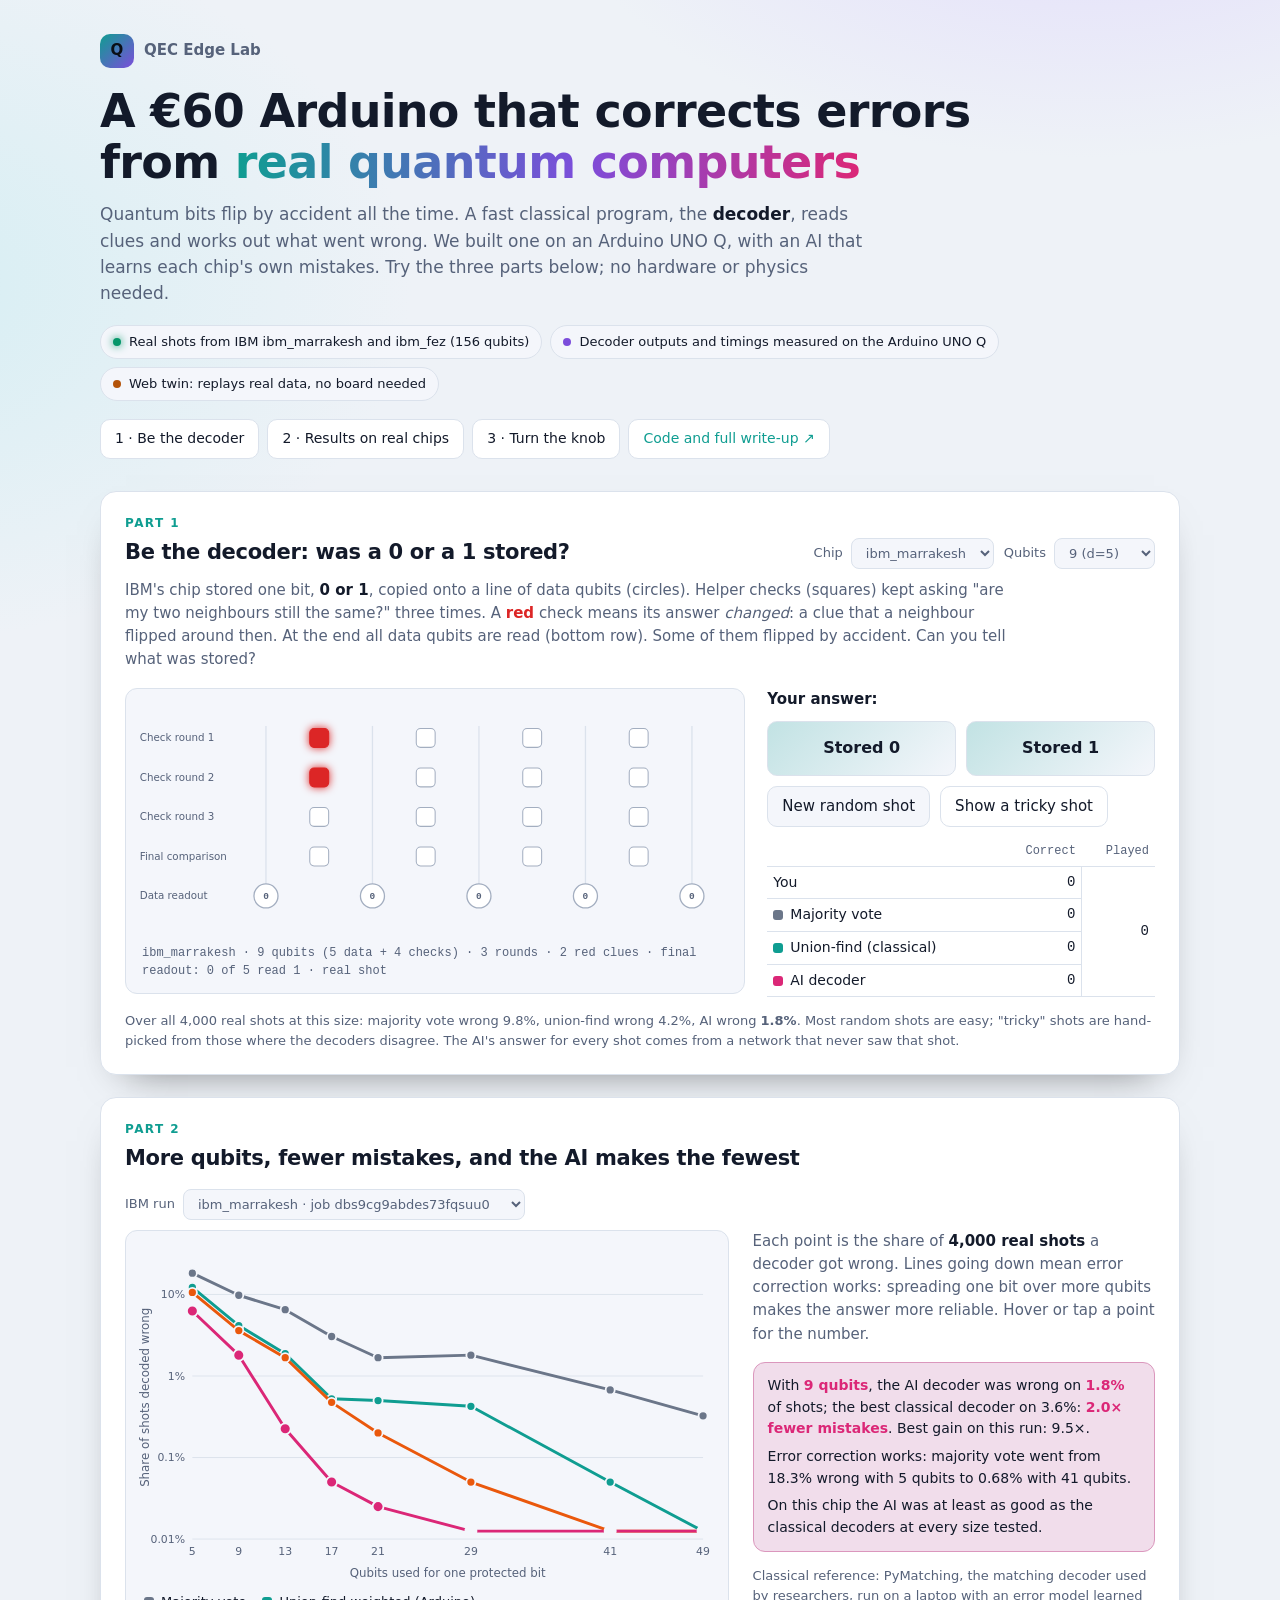
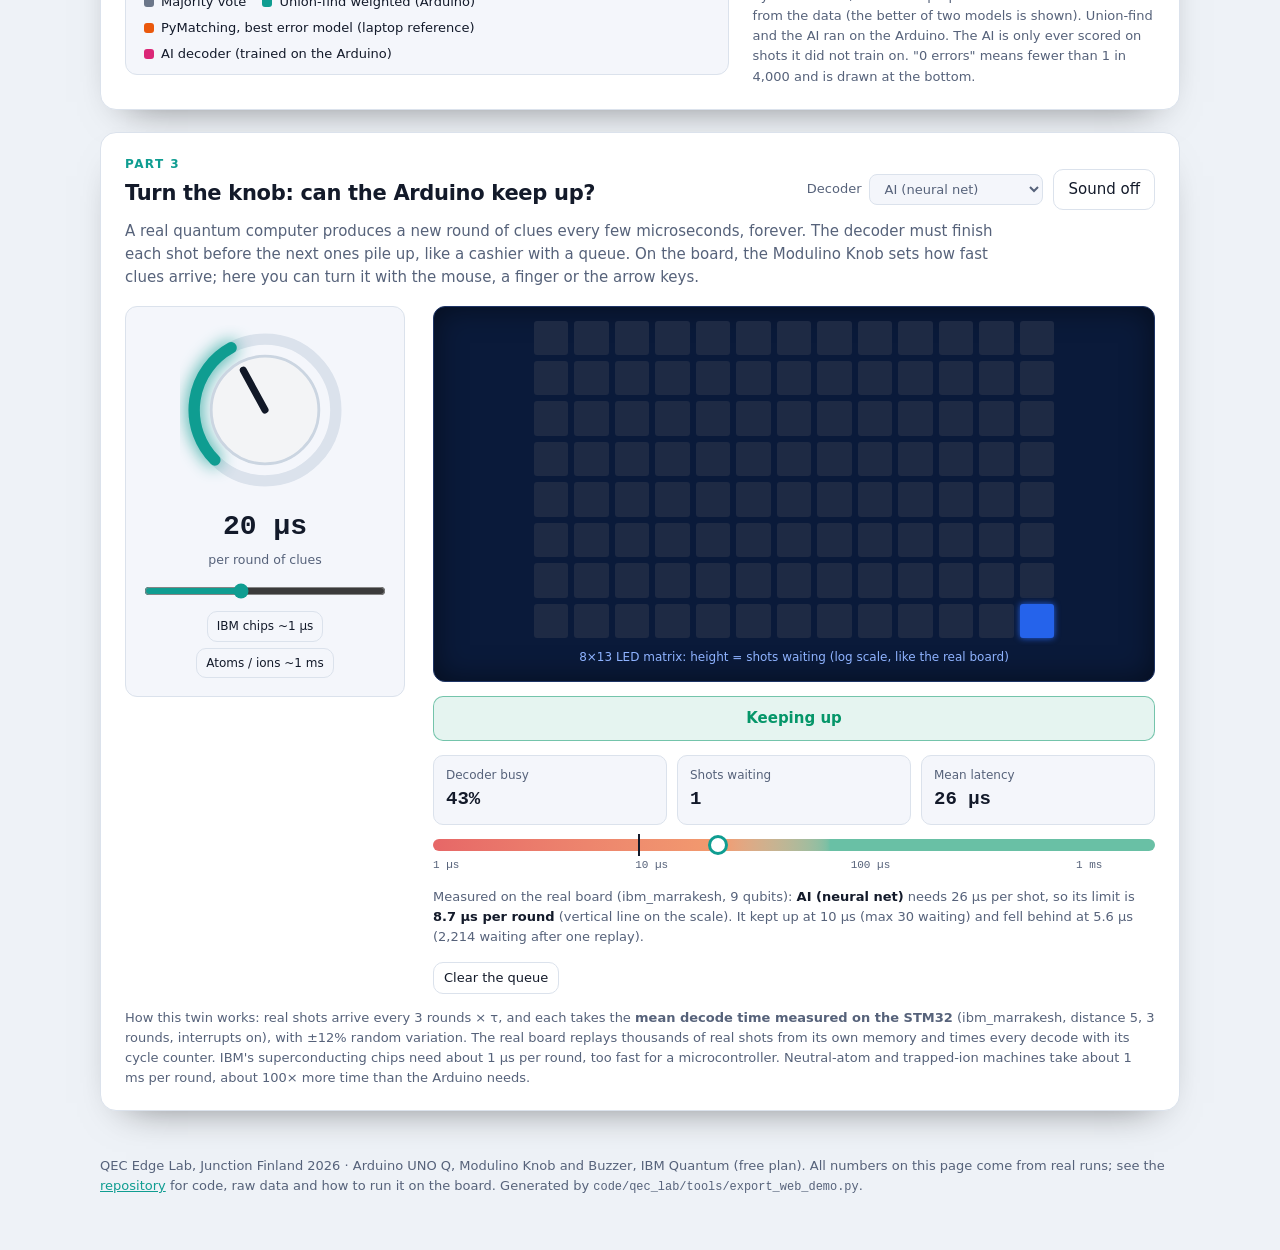
==== docs/demo/index.html @ a19aae49 "demo" ====
<!doctype html>
<html lang="en">
<head>
<meta charset="utf-8">
<meta name="viewport" content="width=device-width, initial-scale=1">
<title>QEC Edge Lab · Interactive demo</title>
<meta name="description" content="Interactive web twin of QEC Edge Lab: real IBM quantum computer data decoded by an Arduino UNO Q, with an on-device AI decoder.">
<link rel="stylesheet" href="style.css">
</head>
<body>
<header class="hero">
  <div class="wrap">
    <div class="brand"><div class="logo" aria-hidden="true">Q</div><span>QEC Edge Lab</span></div>
    <h1>A €60 Arduino that corrects errors from <span class="grad">real quantum computers</span></h1>
    <p class="lede">Quantum bits flip by accident all the time. A fast classical program, the <b>decoder</b>, reads clues
      and works out what went wrong. We built one on an Arduino UNO Q, with an AI that learns each chip's own
      mistakes. Try the three parts below; no hardware or physics needed.</p>
    <div class="badges">
      <span class="badge"><i class="dot ok"></i>Real shots from IBM ibm_marrakesh and ibm_fez (156 qubits)</span>
      <span class="badge"><i class="dot hw"></i>Decoder outputs and timings measured on the Arduino UNO Q</span>
      <span class="badge"><i class="dot warm"></i>Web twin: replays real data, no board needed</span>
    </div>
    <nav class="jump">
      <a href="#play">1 · Be the decoder</a><a href="#results">2 · Results on real chips</a><a href="#realtime">3 · Turn the knob</a>
      <a class="ext" href="https://github.com/victor-onofre/QEC_Edge_Lab_submission">Code and full write-up ↗</a>
    </nav>
  </div>
</header>

<main class="wrap">
  <!-- 1. Shot game ------------------------------------------------------------------------------------------- -->
  <section id="play" class="card">
    <div class="card-head">
      <div><p class="kicker">Part 1</p><h2>Be the decoder: was a 0 or a 1 stored?</h2></div>
      <div class="controls">
        <label>Chip <select id="shotRun"></select></label>
        <label>Qubits <select id="shotD"></select></label>
      </div>
    </div>
    <p class="explain">IBM's chip stored one bit, <b>0 or 1</b>, copied onto a line of data qubits (circles). Helper
      checks (squares) kept asking "are my two neighbours still the same?" three times. A <b class="red">red</b> check
      means its answer <i>changed</i>: a clue that a neighbour flipped around then. At the end all data qubits are read
      (bottom row). Some of them flipped by accident. Can you tell what was stored?</p>
    <div class="shot-layout">
      <div class="shot-box"><svg id="shotSvg" role="img" aria-label="Diagram of one real shot"></svg>
        <p class="shot-meta" id="shotMeta"></p></div>
      <div class="shot-side">
        <div class="guess" id="guessBox">
          <p class="q">Your answer:</p>
          <div class="btnrow"><button class="big" data-guess="0">Stored 0</button><button class="big" data-guess="1">Stored 1</button></div>
        </div>
        <div class="verdicts" id="verdicts" hidden>
          <p class="truth" id="truthLine"></p>
          <ul>
            <li id="vYou"></li><li id="vMaj"></li><li id="vUf"></li><li id="vAi"></li>
          </ul>
          <p class="why" id="whyLine"></p>
        </div>
        <div class="btnrow">
          <button id="nextShot">New random shot</button>
          <button id="trickyShot" class="ghost">Show a tricky shot</button>
        </div>
        <table class="score" aria-label="Score">
          <thead><tr><th></th><th>Correct</th><th>Played</th></tr></thead>
          <tbody>
            <tr><td>You</td><td id="sYou">0</td><td rowspan="4" id="sN">0</td></tr>
            <tr><td><i class="sw maj"></i>Majority vote</td><td id="sMaj">0</td></tr>
            <tr><td><i class="sw ufw"></i>Union-find (classical)</td><td id="sUf">0</td></tr>
            <tr><td><i class="sw ai"></i>AI decoder</td><td id="sAi">0</td></tr>
          </tbody>
        </table>
      </div>
    </div>
    <p class="note" id="shotNote"></p>
  </section>

  <!-- 2. Results ---------------------------------------------------------------------------------------------- -->
  <section id="results" class="card">
    <div class="card-head">
      <div><p class="kicker">Part 2</p><h2>More qubits, fewer mistakes, and the AI makes the fewest</h2></div>
      <div class="controls"><label>IBM run <select id="resRun"></select></label></div>
    </div>
    <div class="res-layout">
      <div class="chart-box">
        <svg id="resSvg" role="img" aria-label="Logical error rate versus number of qubits"></svg>
        <div class="legend" id="resLegend"></div>
      </div>
      <div class="res-side">
        <p class="explain">Each point is the share of <b>4,000 real shots</b> a decoder got wrong. Lines going down
          mean error correction works: spreading one bit over more qubits makes the answer more reliable. Hover or tap
          a point for the number.</p>
        <div class="callout" id="resCallout"></div>
        <p class="note">Classical reference: PyMatching, the matching decoder used by researchers, run on a laptop
          with an error model learned from the data (the better of two models is shown). Union-find and the AI ran on the Arduino. The AI is only ever
          scored on shots it did not train on. "0 errors" means fewer than 1 in 4,000 and is drawn at the bottom.</p>
      </div>
    </div>
  </section>

  <!-- 3. Real time ---------------------------------------------------------------------------------------------- -->
  <section id="realtime" class="card">
    <div class="card-head">
      <div><p class="kicker">Part 3</p><h2>Turn the knob: can the Arduino keep up?</h2></div>
      <div class="controls">
        <label>Decoder <select id="rtDec"></select></label>
        <button id="soundBtn" class="ghost" aria-pressed="false">Sound off</button>
      </div>
    </div>
    <p class="explain">A real quantum computer produces a new round of clues every few microseconds, forever. The decoder
      must finish each shot before the next ones pile up, like a cashier with a queue. On the board, the Modulino
      Knob sets how fast clues arrive; here you can turn it with the mouse, a finger or the arrow keys.</p>
    <div class="rt-layout">
      <div class="knob-box">
        <div id="knob" class="knob" role="slider" tabindex="0" aria-label="Round time" aria-valuemin="0" aria-valuemax="1000">
          <svg viewBox="0 0 120 120" aria-hidden="true">
            <circle cx="60" cy="60" r="50" class="knob-ring"/>
            <path id="knobArc" class="knob-arc" d=""/>
            <circle cx="60" cy="60" r="38" class="knob-body"/>
            <line id="knobTick" x1="60" y1="60" x2="60" y2="28" class="knob-tick"/>
          </svg>
        </div>
        <div class="tau"><span id="tauVal">20 µs</span><small>per round of clues</small></div>
        <input id="tauRange" type="range" min="0" max="1000" value="500" aria-label="Round time slider">
        <div class="presets">
          <button data-tau="1">IBM chips ~1 µs</button>
          <button data-tau="1000">Atoms / ions ~1 ms</button>
        </div>
      </div>
      <div class="board">
        <div class="matrix-frame">
          <div class="matrix" id="matrix" aria-label="LED matrix showing the queue"></div>
          <p class="mlabel">8×13 LED matrix: height = shots waiting (log scale, like the real board)</p>
        </div>
        <div id="rtStatus" class="status ok">Keeping up</div>
        <div class="stats">
          <div><small>Decoder busy</small><b id="stBusy">–</b></div>
          <div><small>Shots waiting</small><b id="stBacklog">–</b></div>
          <div><small>Mean latency</small><b id="stLat">–</b></div>
        </div>
        <div class="scale">
          <div class="scale-bar" id="scaleBar"><span id="scaleLimit" class="limit"></span><span id="scaleNow" class="now"></span></div>
          <div class="scale-labels"><span>1 µs</span><span>10 µs</span><span>100 µs</span><span>1 ms</span></div>
        </div>
        <p class="measured" id="measured"></p>
        <button id="clearBtn" class="ghost small">Clear the queue</button>
      </div>
    </div>
    <p class="note">How this twin works: real shots arrive every 3 rounds × τ, and each takes the <b>mean decode time
      measured on the STM32</b> (ibm_marrakesh, distance 5, 3 rounds, interrupts on), with ±12% random variation.
      The real board replays thousands of real shots from its own memory and times every decode with its cycle counter.
      IBM's superconducting chips need about 1 µs per round, too fast for a microcontroller. Neutral-atom and
      trapped-ion machines take about 1 ms per round, about 100× more time than the Arduino needs.</p>
  </section>

  <footer>
    <p>QEC Edge Lab, Junction Finland 2026 · Arduino UNO Q, Modulino Knob and Buzzer, IBM Quantum (free plan).
      All numbers on this page come from real runs; see the
      <a href="https://github.com/victor-onofre/QEC_Edge_Lab_submission">repository</a> for code, raw data and how to run it
      on the board. Generated by <code>code/qec_lab/tools/export_web_demo.py</code>.</p>
  </footer>
</main>
<script src="data.js"></script>
<script src="app.js"></script>
</body>
</html>
---- docs/demo/style.css ----
:root {
  --bg: #070b14; --glow1: #1b1446; --glow2: #0b2a3d; --surface: #0f1524; --surface-2: #151d30; --border: #243049;
  --text: #e8edf6; --muted: #93a0b8; --faint: #4b5873;
  --accent: #4fd1c5; --hw: #a78bfa; --warm: #fbbf24; --pink: #f472b6;
  --maj: #8a96ac; --ufw: #4fd1c5; --pm: #fb923c; --ai: #f472b6;
  --ok: #34d399; --bad: #f87171; --busy: #fb923c;
  --led-off: #13203a; --led-dim: #2563eb; --led-on: #7dd3fc;
  --radius: 16px;
  --mono: ui-monospace, "SF Mono", "JetBrains Mono", Menlo, Consolas, monospace;
  color-scheme: dark;
}
@media (prefers-color-scheme: light) {
  :root {
    --bg: #eef2f7; --glow1: #e2dcfb; --glow2: #d5eef3; --surface: #ffffff; --surface-2: #f4f6fb; --border: #dbe2ec;
    --text: #131a2a; --muted: #56627a; --faint: #a3aec0;
    --accent: #0f9d91; --hw: #7c4ddb; --warm: #b45309; --pink: #db2777;
    --maj: #6b7689; --ufw: #0f9d91; --pm: #ea580c; --ai: #db2777;
    --ok: #059669; --bad: #dc2626; --busy: #ea580c;
    --led-off: #1e2a44; --led-dim: #2563eb; --led-on: #9fe3ff;
    color-scheme: light;
  }
}
* { box-sizing: border-box; }
html { scroll-behavior: smooth; }
html, body { margin: 0; }
body {
  color: var(--text); min-height: 100vh;
  background: radial-gradient(900px 500px at 85% -5%, var(--glow1), transparent 60%),
              radial-gradient(900px 600px at -10% 10%, var(--glow2), transparent 60%), var(--bg);
  font: 15px/1.55 Inter, system-ui, -apple-system, "Segoe UI", Roboto, sans-serif; -webkit-font-smoothing: antialiased;
}
.wrap { max-width: 1120px; margin: 0 auto; padding: 0 20px; }
a { color: var(--accent); }
h1, h2 { margin: 0; letter-spacing: -.015em; }
button, select, input { font: inherit; color: inherit; }

/* hero */
.hero { padding: 34px 0 10px; }
.brand { display: flex; align-items: center; gap: 10px; font-weight: 650; color: var(--muted); }
.logo { width: 34px; height: 34px; border-radius: 10px; display: grid; place-items: center; font-weight: 800; color: #0a0e16;
  background: linear-gradient(135deg, var(--accent), var(--hw)); }
.hero h1 { font-size: clamp(28px, 4.4vw, 46px); line-height: 1.1; margin: 18px 0 14px; max-width: 900px; font-weight: 750; }
.grad { background: linear-gradient(90deg, var(--accent), var(--hw) 55%, var(--pink)); -webkit-background-clip: text; background-clip: text; color: transparent; }
.lede { color: var(--muted); font-size: 17px; max-width: 780px; margin: 0 0 18px; }
.lede b { color: var(--text); }
.badges { display: flex; flex-wrap: wrap; gap: 8px; margin-bottom: 18px; }
.badge { display: inline-flex; align-items: center; gap: 8px; padding: 6px 12px; border-radius: 999px; font-size: 13px;
  background: var(--surface-2); border: 1px solid var(--border); }
.dot { width: 8px; height: 8px; border-radius: 50%; flex: none; }
.dot.ok { background: var(--ok); box-shadow: 0 0 8px var(--ok); } .dot.hw { background: var(--hw); } .dot.warm { background: var(--warm); }
.jump { display: flex; flex-wrap: wrap; gap: 8px; }
.jump a { text-decoration: none; padding: 8px 14px; border-radius: 10px; border: 1px solid var(--border); background: var(--surface);
  color: var(--text); font-size: 14px; }
.jump a:hover { border-color: var(--accent); }
.jump a.ext { color: var(--accent); }

/* cards */
.card { background: var(--surface); border: 1px solid var(--border); border-radius: var(--radius); padding: 22px 24px;
  margin: 22px 0; box-shadow: 0 18px 40px -26px rgba(0,0,0,.6); scroll-margin-top: 16px; }
.card-head { display: flex; justify-content: space-between; align-items: flex-end; gap: 14px; flex-wrap: wrap; margin-bottom: 10px; }
.card h2 { font-size: 21px; }
.kicker { margin: 0 0 4px; font-size: 12px; text-transform: uppercase; letter-spacing: .12em; color: var(--accent); font-weight: 650; }
.controls { display: flex; gap: 10px; flex-wrap: wrap; align-items: center; }
.controls label { display: flex; align-items: center; gap: 8px; font-size: 13px; color: var(--muted); }
select { background: var(--surface-2); border: 1px solid var(--border); border-radius: 8px; padding: 6px 10px; }
.explain { color: var(--muted); margin: 0 0 16px; max-width: 900px; }
.explain b { color: var(--text); }
.red { color: var(--bad) !important; }
.note { color: var(--muted); font-size: 13px; margin: 14px 0 0; }
button { cursor: pointer; border-radius: 10px; border: 1px solid var(--border); background: var(--surface-2); padding: 8px 14px; }
button:hover { border-color: var(--accent); }
button:focus-visible, select:focus-visible, .knob:focus-visible, input:focus-visible { outline: 2px solid var(--accent); outline-offset: 2px; }
button.big { flex: 1; padding: 14px; font-size: 16px; font-weight: 650; background: linear-gradient(135deg, color-mix(in srgb, var(--accent) 22%, var(--surface-2)), var(--surface-2)); }
button.ghost { background: transparent; }
button.small { padding: 5px 10px; font-size: 13px; }
.btnrow { display: flex; gap: 10px; flex-wrap: wrap; margin: 10px 0; }

/* part 1 */
.shot-layout { display: grid; grid-template-columns: minmax(0, 1.6fr) minmax(0, 1fr); gap: 22px; align-items: start; }
.shot-box { background: var(--surface-2); border: 1px solid var(--border); border-radius: 12px; padding: 12px; }
#shotSvg { width: 100%; height: auto; display: block; }
.shot-meta { margin: 6px 4px 0; font-size: 12px; color: var(--muted); font-family: var(--mono); }
.guess .q { margin: 0; font-weight: 600; }
.verdicts { background: var(--surface-2); border: 1px solid var(--border); border-radius: 12px; padding: 12px 14px; }
.verdicts ul { list-style: none; margin: 8px 0; padding: 0; display: grid; gap: 4px; }
.verdicts li { display: flex; justify-content: space-between; gap: 10px; font-size: 14px; }
.verdicts li .ok { color: var(--ok); font-weight: 650; } .verdicts li .bad { color: var(--bad); font-weight: 650; }
.truth { margin: 0; font-size: 17px; font-weight: 700; }
.why { margin: 4px 0 0; font-size: 13px; color: var(--muted); }
.score { width: 100%; border-collapse: collapse; font-size: 14px; margin-top: 6px; }
.score th { text-align: left; color: var(--muted); font-weight: 500; font-size: 12px; }
.score td, .score th { padding: 5px 6px; border-bottom: 1px solid var(--border); }
.score td:nth-child(2), .score th:nth-child(2), .score th:nth-child(3) { text-align: right; font-family: var(--mono); }
.score td[rowspan] { text-align: right; font-family: var(--mono); vertical-align: middle; border-left: 1px solid var(--border); }
.sw { display: inline-block; width: 10px; height: 10px; border-radius: 3px; margin-right: 7px; vertical-align: -1px; }
.sw.maj { background: var(--maj); } .sw.ufw { background: var(--ufw); } .sw.ai { background: var(--ai); } .sw.pm { background: var(--pm); }
svg text { fill: var(--muted); font-family: inherit; }
.q-data { fill: var(--surface); stroke: var(--faint); stroke-width: 1.5; }
.q-data.one { fill: var(--warm); stroke: var(--warm); }
.q-data.dis { stroke: var(--bad); stroke-width: 2.5; }
.q-check { fill: var(--surface); stroke: var(--faint); stroke-width: 1.2; }
.q-check.ev { fill: var(--bad); stroke: var(--bad); filter: drop-shadow(0 0 5px var(--bad)); }
.q-line { stroke: var(--border); stroke-width: 1.5; }
.q-val { font-size: 11px; font-family: var(--mono); font-weight: 700; }
.q-val.on { fill: #1a1300; }

/* part 2 */
.res-layout { display: grid; grid-template-columns: minmax(0, 1.5fr) minmax(0, 1fr); gap: 24px; align-items: start; }
.chart-box { background: var(--surface-2); border: 1px solid var(--border); border-radius: 12px; padding: 10px 10px 6px; position: relative; }
#resSvg { width: 100%; height: auto; display: block; }
.grid-line { stroke: var(--border); stroke-width: 1; }
.axis-t { font-size: 12px; }
.series { fill: none; stroke-width: 3.2; stroke-linejoin: round; stroke-linecap: round; }
.pt { stroke: var(--surface-2); stroke-width: 2; cursor: pointer; }
.pt.zero { fill: var(--surface-2) !important; stroke-width: 2.2; }
.legend { display: flex; flex-wrap: wrap; gap: 6px 16px; padding: 6px 8px 4px; font-size: 13px; }
.tip { position: absolute; pointer-events: none; background: var(--surface); border: 1px solid var(--border); border-radius: 8px;
  padding: 6px 9px; font-size: 12px; box-shadow: 0 8px 20px -10px rgba(0,0,0,.6); white-space: nowrap; }
.callout { background: color-mix(in srgb, var(--ai) 12%, var(--surface-2)); border: 1px solid color-mix(in srgb, var(--ai) 40%, var(--border));
  border-radius: 12px; padding: 12px 14px; font-size: 14px; }
.callout b { color: var(--ai); }

/* part 3 */
.rt-layout { display: grid; grid-template-columns: minmax(0, 280px) minmax(0, 1fr); gap: 28px; align-items: start; }
.knob-box { display: flex; flex-direction: column; align-items: center; gap: 10px; background: var(--surface-2);
  border: 1px solid var(--border); border-radius: 12px; padding: 18px; }
.knob { width: 170px; height: 170px; touch-action: none; cursor: grab; border-radius: 50%; }
.knob:active { cursor: grabbing; }
.knob svg { width: 100%; height: 100%; }
.knob-ring { fill: none; stroke: var(--border); stroke-width: 8; }
.knob-arc { fill: none; stroke: var(--accent); stroke-width: 8; stroke-linecap: round; filter: drop-shadow(0 0 6px var(--accent)); }
.knob-body { fill: #f3f4f6; stroke: #cbd5e1; stroke-width: 2; }
.knob-tick { stroke: #111827; stroke-width: 5; stroke-linecap: round; }
.tau { text-align: center; }
.tau span { font-size: 28px; font-weight: 750; font-family: var(--mono); display: block; }
.tau small { color: var(--muted); }
#tauRange { width: 100%; accent-color: var(--accent); }
.presets { display: flex; gap: 6px; flex-wrap: wrap; justify-content: center; }
.presets button { font-size: 12px; padding: 5px 9px; }
.board { display: grid; gap: 14px; }
.matrix-frame { background: #0a1a3a; border-radius: 12px; padding: 14px; border: 1px solid #1f3566;
  box-shadow: inset 0 0 30px rgba(0,0,0,.5); }
.matrix { display: grid; grid-template-columns: repeat(13, 1fr); gap: 6px; max-width: 520px; margin: 0 auto; }
.led { aspect-ratio: 1; border-radius: 3px; background: var(--led-off); transition: background .12s, box-shadow .12s; }
.led.dim { background: var(--led-dim); box-shadow: 0 0 6px var(--led-dim); }
.led.on { background: var(--led-on); box-shadow: 0 0 10px var(--led-on), 0 0 2px #fff; }
.mlabel { margin: 10px 0 0; text-align: center; font-size: 12px; color: #8fb3ff; }
.status { border-radius: 10px; padding: 10px 14px; font-weight: 700; text-align: center; border: 1px solid; }
.status.ok { color: var(--ok); border-color: color-mix(in srgb, var(--ok) 50%, transparent); background: color-mix(in srgb, var(--ok) 10%, transparent); }
.status.busy { color: var(--busy); border-color: color-mix(in srgb, var(--busy) 50%, transparent); background: color-mix(in srgb, var(--busy) 10%, transparent); }
.status.bad { color: var(--bad); border-color: color-mix(in srgb, var(--bad) 60%, transparent); background: color-mix(in srgb, var(--bad) 12%, transparent);
  animation: blink 1s ease-in-out infinite; }
@keyframes blink { 50% { opacity: .65; } }
.stats { display: grid; grid-template-columns: repeat(3, minmax(0, 1fr)); gap: 10px; }
.stats div { background: var(--surface-2); border: 1px solid var(--border); border-radius: 10px; padding: 10px 12px; }
.stats small { display: block; color: var(--muted); font-size: 12px; }
.stats b { font-family: var(--mono); font-size: 19px; }
.scale-bar { position: relative; height: 12px; border-radius: 6px;
  background: linear-gradient(90deg, color-mix(in srgb, var(--bad) 70%, transparent), color-mix(in srgb, var(--busy) 60%, transparent) 40%, color-mix(in srgb, var(--ok) 60%, transparent) 55%, color-mix(in srgb, var(--ok) 60%, transparent)); }
.scale-bar .limit { position: absolute; top: -5px; width: 2px; height: 22px; background: var(--text); }
.scale-bar .now { position: absolute; top: -4px; width: 20px; height: 20px; margin-left: -10px; border-radius: 50%; background: var(--surface);
  border: 3px solid var(--accent); }
.scale-labels { display: flex; justify-content: space-between; font-size: 11px; color: var(--muted); margin-top: 6px; font-family: var(--mono); }
.measured { margin: 0; font-size: 13px; color: var(--muted); }
.measured b { color: var(--text); }
#clearBtn { justify-self: start; }

footer { color: var(--muted); font-size: 13px; padding: 10px 0 40px; }
code { font-family: var(--mono); font-size: .92em; }

@media (max-width: 860px) {
  .shot-layout, .res-layout, .rt-layout { grid-template-columns: minmax(0, 1fr); }
  .card { padding: 18px 16px; }
  .wrap { padding: 0 16px; }
  .knob { width: 150px; height: 150px; }
}
@media (max-width: 520px) {
  .stats b { font-size: 16px; }
  .matrix { gap: 4px; }
}
@media (prefers-reduced-motion: reduce) { .status.bad { animation: none; } html { scroll-behavior: auto; } }
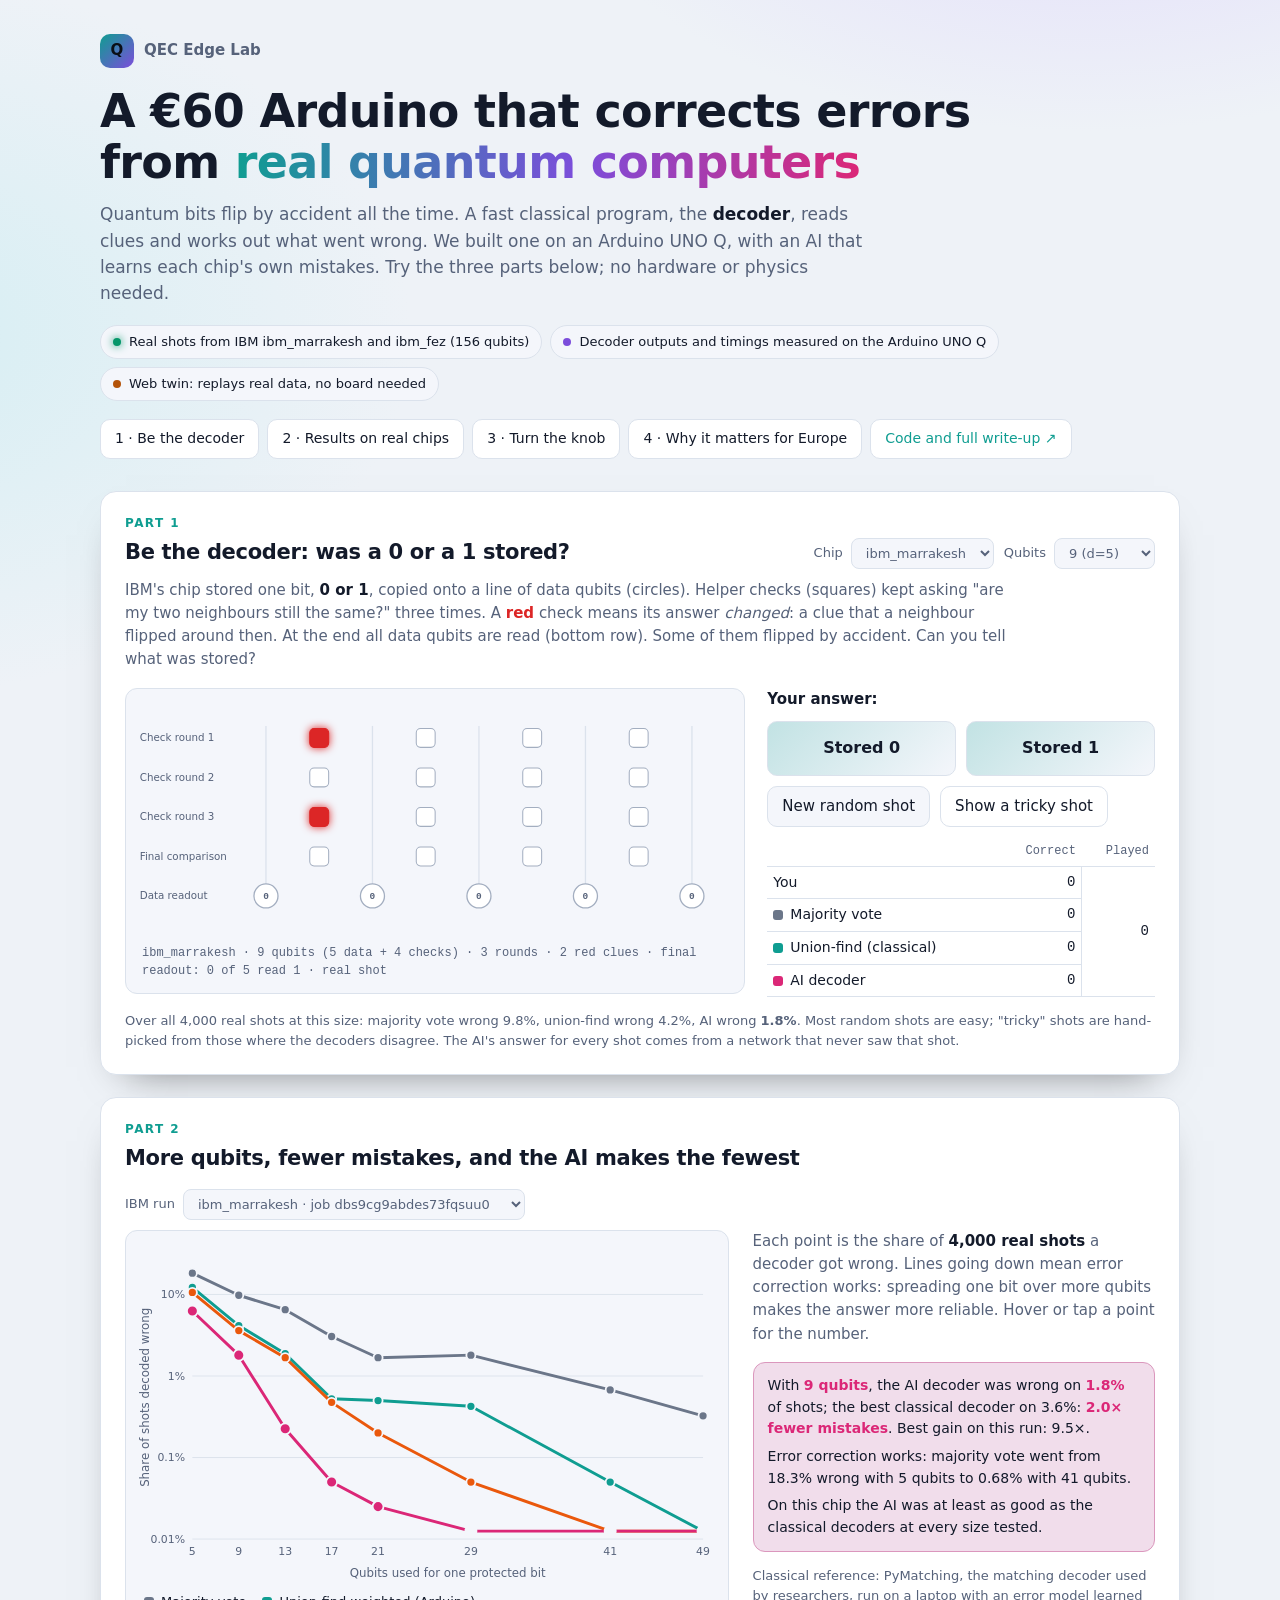
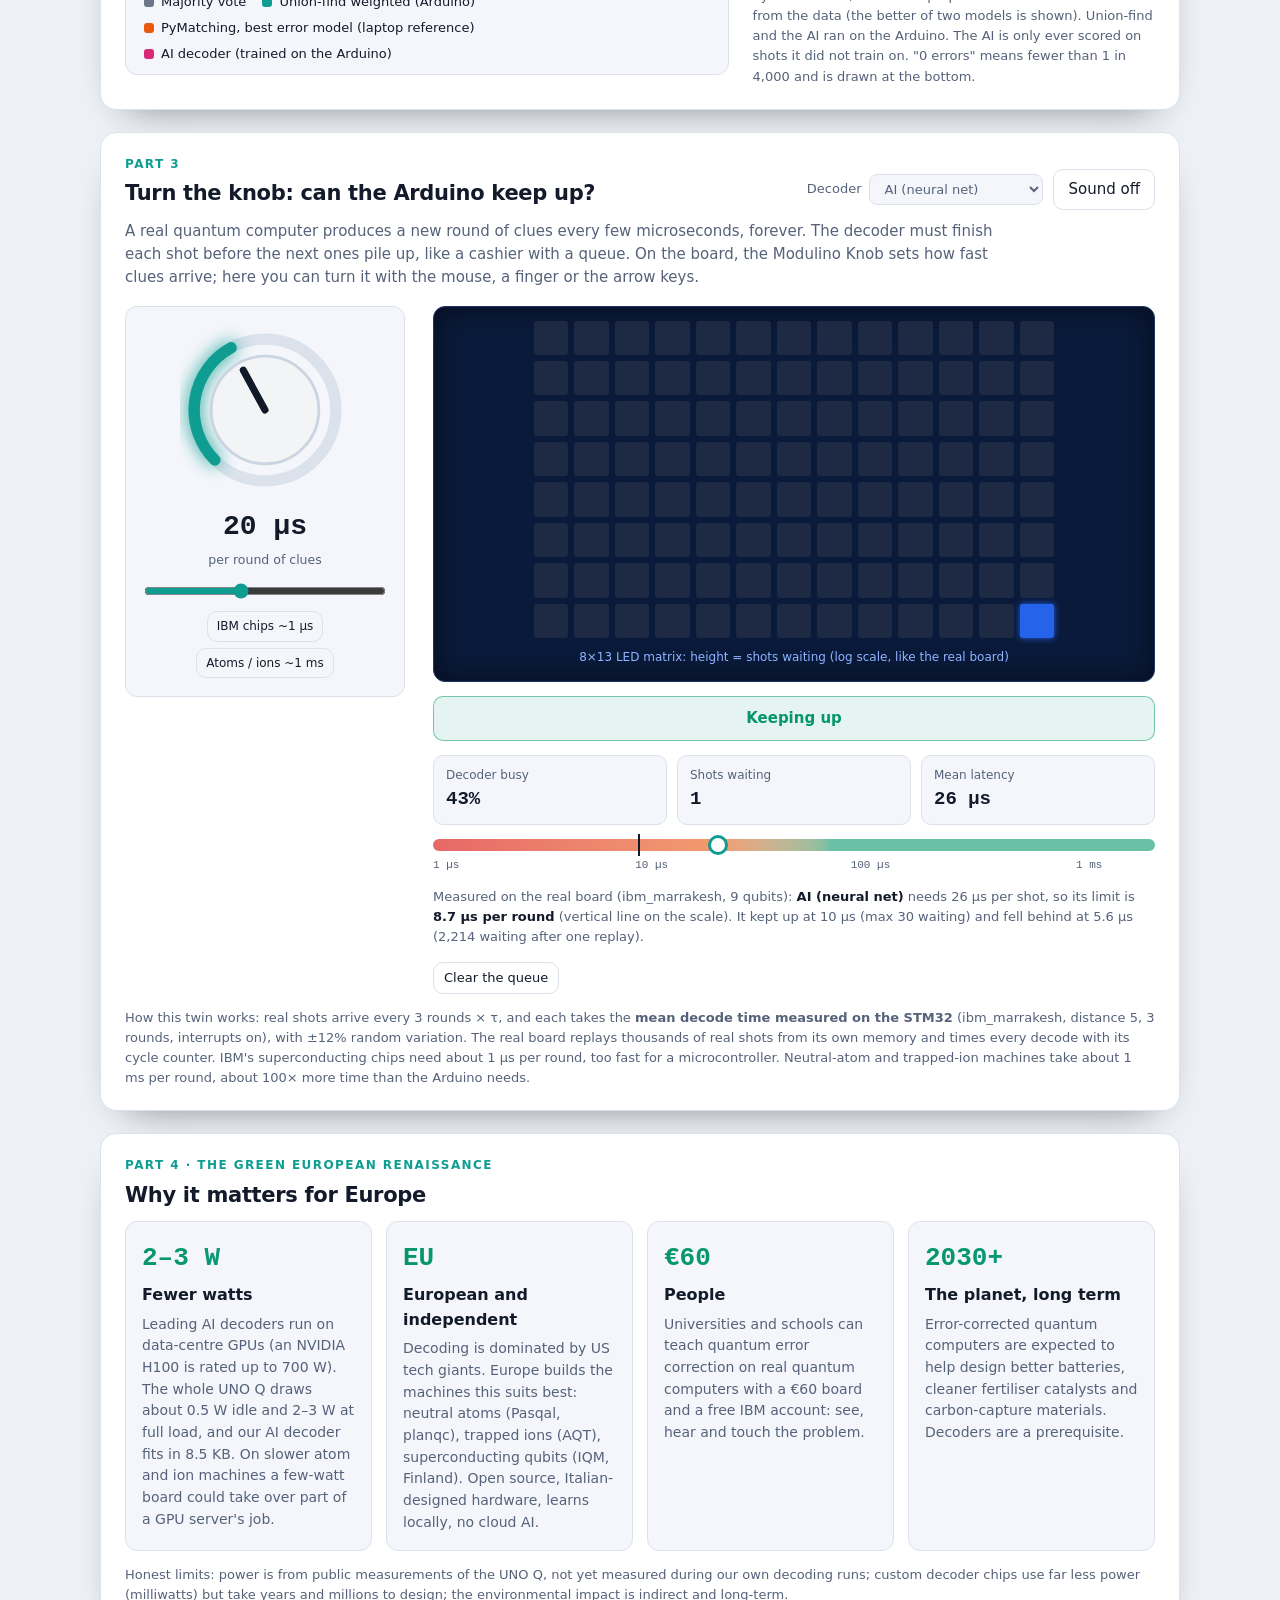
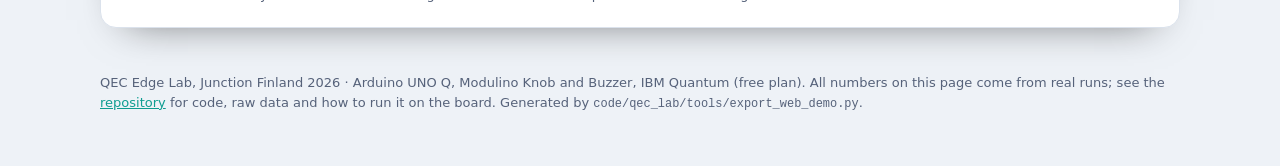
==== commit 059077f8: "update  readme" ====
--- a/docs/demo/index.html
+++ b/docs/demo/index.html
@@ -21,7 +21,7 @@
       <span class="badge"><i class="dot warm"></i>Web twin: replays real data, no board needed</span>
     </div>
     <nav class="jump">
-      <a href="#play">1 · Be the decoder</a><a href="#results">2 · Results on real chips</a><a href="#realtime">3 · Turn the knob</a>
+      <a href="#play">1 · Be the decoder</a><a href="#results">2 · Results on real chips</a><a href="#realtime">3 · Turn the knob</a><a href="#europe">4 · Why it matters for Europe</a>
       <a class="ext" href="https://github.com/victor-onofre/QEC_Edge_Lab_submission">Code and full write-up ↗</a>
     </nav>
   </div>
@@ -152,6 +152,31 @@
       trapped-ion machines take about 1 ms per round, about 100× more time than the Arduino needs.</p>
   </section>
 
+  <!-- 4. Europe ---------------------------------------------------------------------------------------------- -->
+  <section id="europe" class="card">
+    <div class="card-head"><div><p class="kicker">Part 4 · The Green European Renaissance</p>
+      <h2>Why it matters for Europe</h2></div></div>
+    <div class="eu-grid">
+      <div class="eu"><b class="eu-big">2–3 W</b><h3>Fewer watts</h3>
+        <p>Leading AI decoders run on data-centre GPUs (an NVIDIA H100 is rated up to 700 W). The whole UNO Q draws about
+          0.5 W idle and 2–3 W at full load, and our AI decoder fits in 8.5 KB. On slower atom and ion machines a few-watt
+          board could take over part of a GPU server's job.</p></div>
+      <div class="eu"><b class="eu-big">EU</b><h3>European and independent</h3>
+        <p>Decoding is dominated by US tech giants. Europe builds the machines this suits best: neutral atoms (Pasqal,
+          planqc), trapped ions (AQT), superconducting qubits (IQM, Finland). Open source, Italian-designed hardware,
+          learns locally, no cloud AI.</p></div>
+      <div class="eu"><b class="eu-big">€60</b><h3>People</h3>
+        <p>Universities and schools can teach quantum error correction on real quantum computers with a €60 board and a
+          free IBM account: see, hear and touch the problem.</p></div>
+      <div class="eu"><b class="eu-big">2030+</b><h3>The planet, long term</h3>
+        <p>Error-corrected quantum computers are expected to help design better batteries, cleaner fertiliser catalysts
+          and carbon-capture materials. Decoders are a prerequisite.</p></div>
+    </div>
+    <p class="note">Honest limits: power is from public measurements of the UNO Q, not yet measured during our own decoding
+      runs; custom decoder chips use far less power (milliwatts) but take years and millions to design; the
+      environmental impact is indirect and long-term.</p>
+  </section>
+
   <footer>
     <p>QEC Edge Lab, Junction Finland 2026 · Arduino UNO Q, Modulino Knob and Buzzer, IBM Quantum (free plan).
       All numbers on this page come from real runs; see the
--- a/docs/demo/style.css
+++ b/docs/demo/style.css
@@ -165,6 +165,15 @@
 .measured b { color: var(--text); }
 #clearBtn { justify-self: start; }
 
+.eu-grid { display: grid; grid-template-columns: repeat(4, minmax(0, 1fr)); gap: 14px; }
+.eu { background: var(--surface-2); border: 1px solid var(--border); border-radius: 12px; padding: 16px; }
+.eu h3 { margin: 4px 0 6px; font-size: 16px; }
+.eu p { margin: 0; color: var(--muted); font-size: 14px; }
+.eu-big { display: block; font-size: 26px; font-weight: 800; font-family: var(--mono);
+  background: linear-gradient(90deg, var(--ok), var(--accent)); -webkit-background-clip: text; background-clip: text; color: transparent; }
+@media (max-width: 960px) { .eu-grid { grid-template-columns: repeat(2, minmax(0, 1fr)); } }
+@media (max-width: 520px) { .eu-grid { grid-template-columns: minmax(0, 1fr); } }
+
 footer { color: var(--muted); font-size: 13px; padding: 10px 0 40px; }
 code { font-family: var(--mono); font-size: .92em; }
 
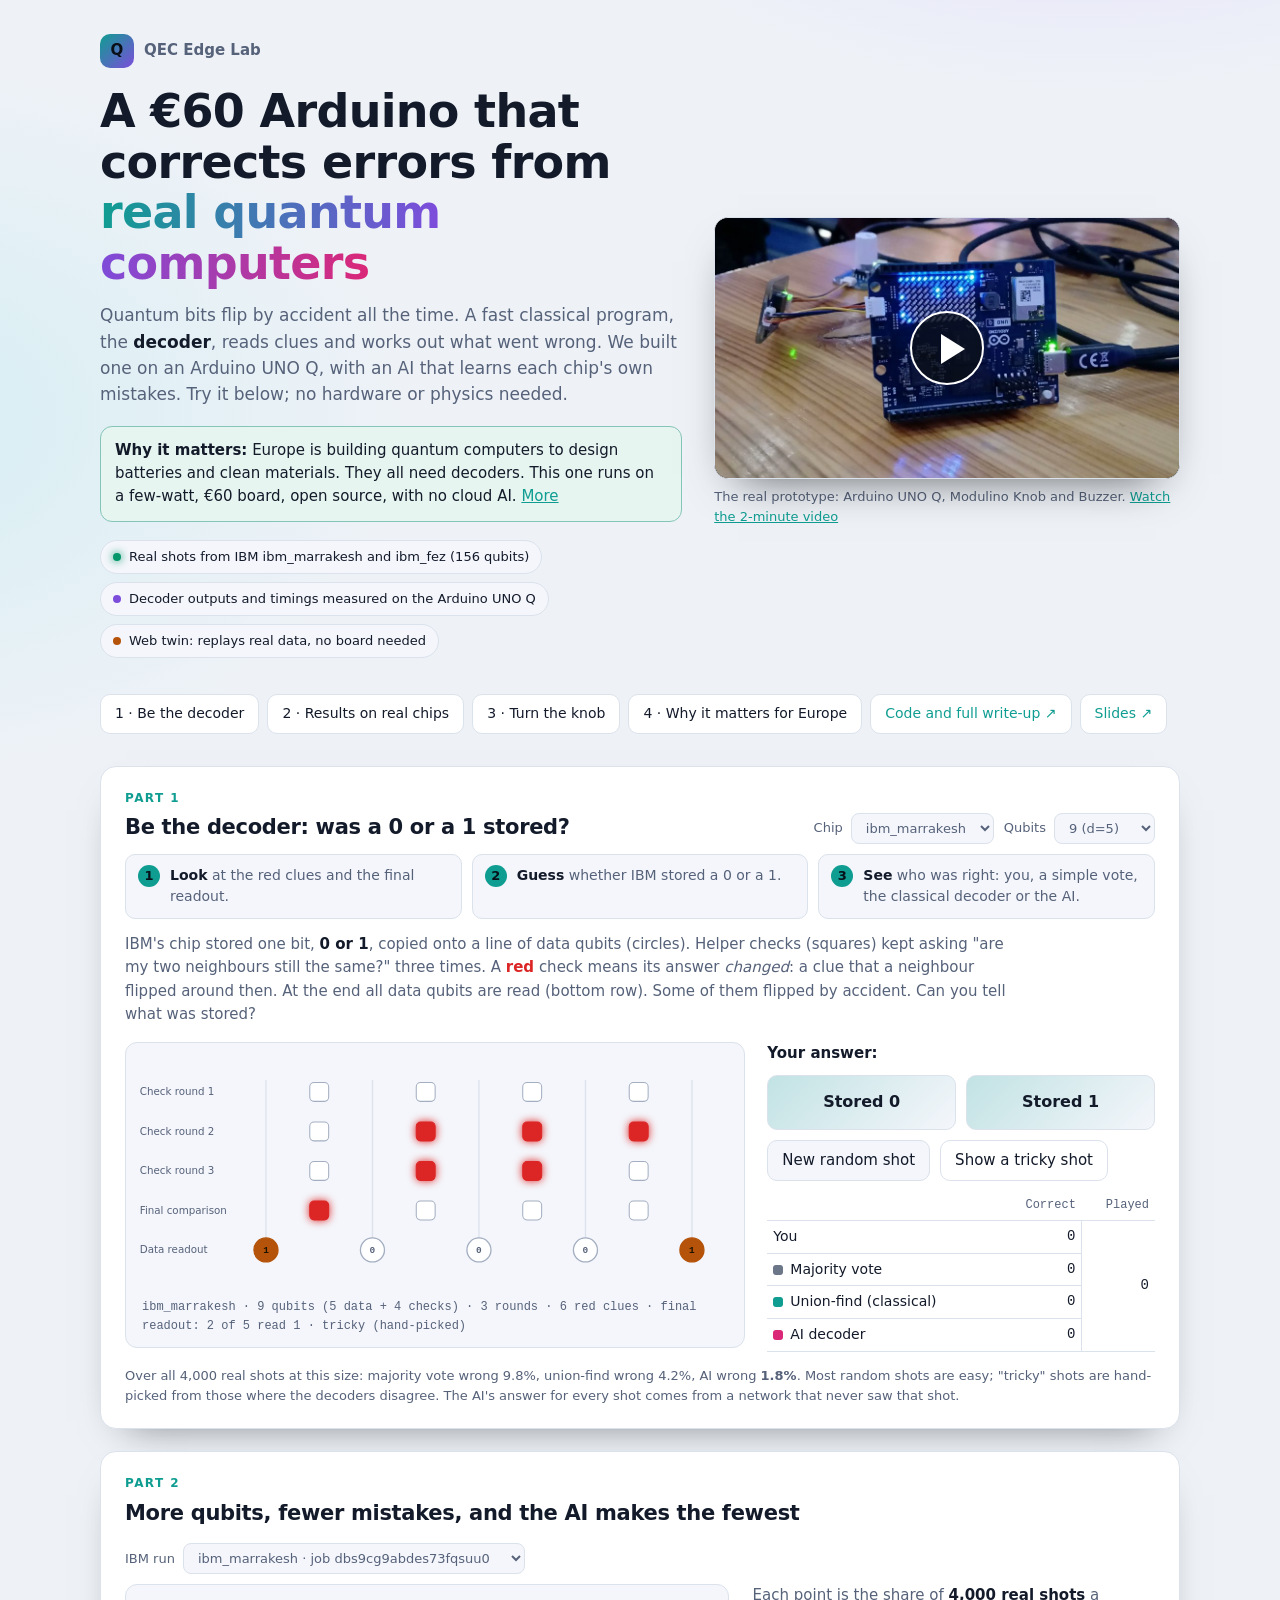
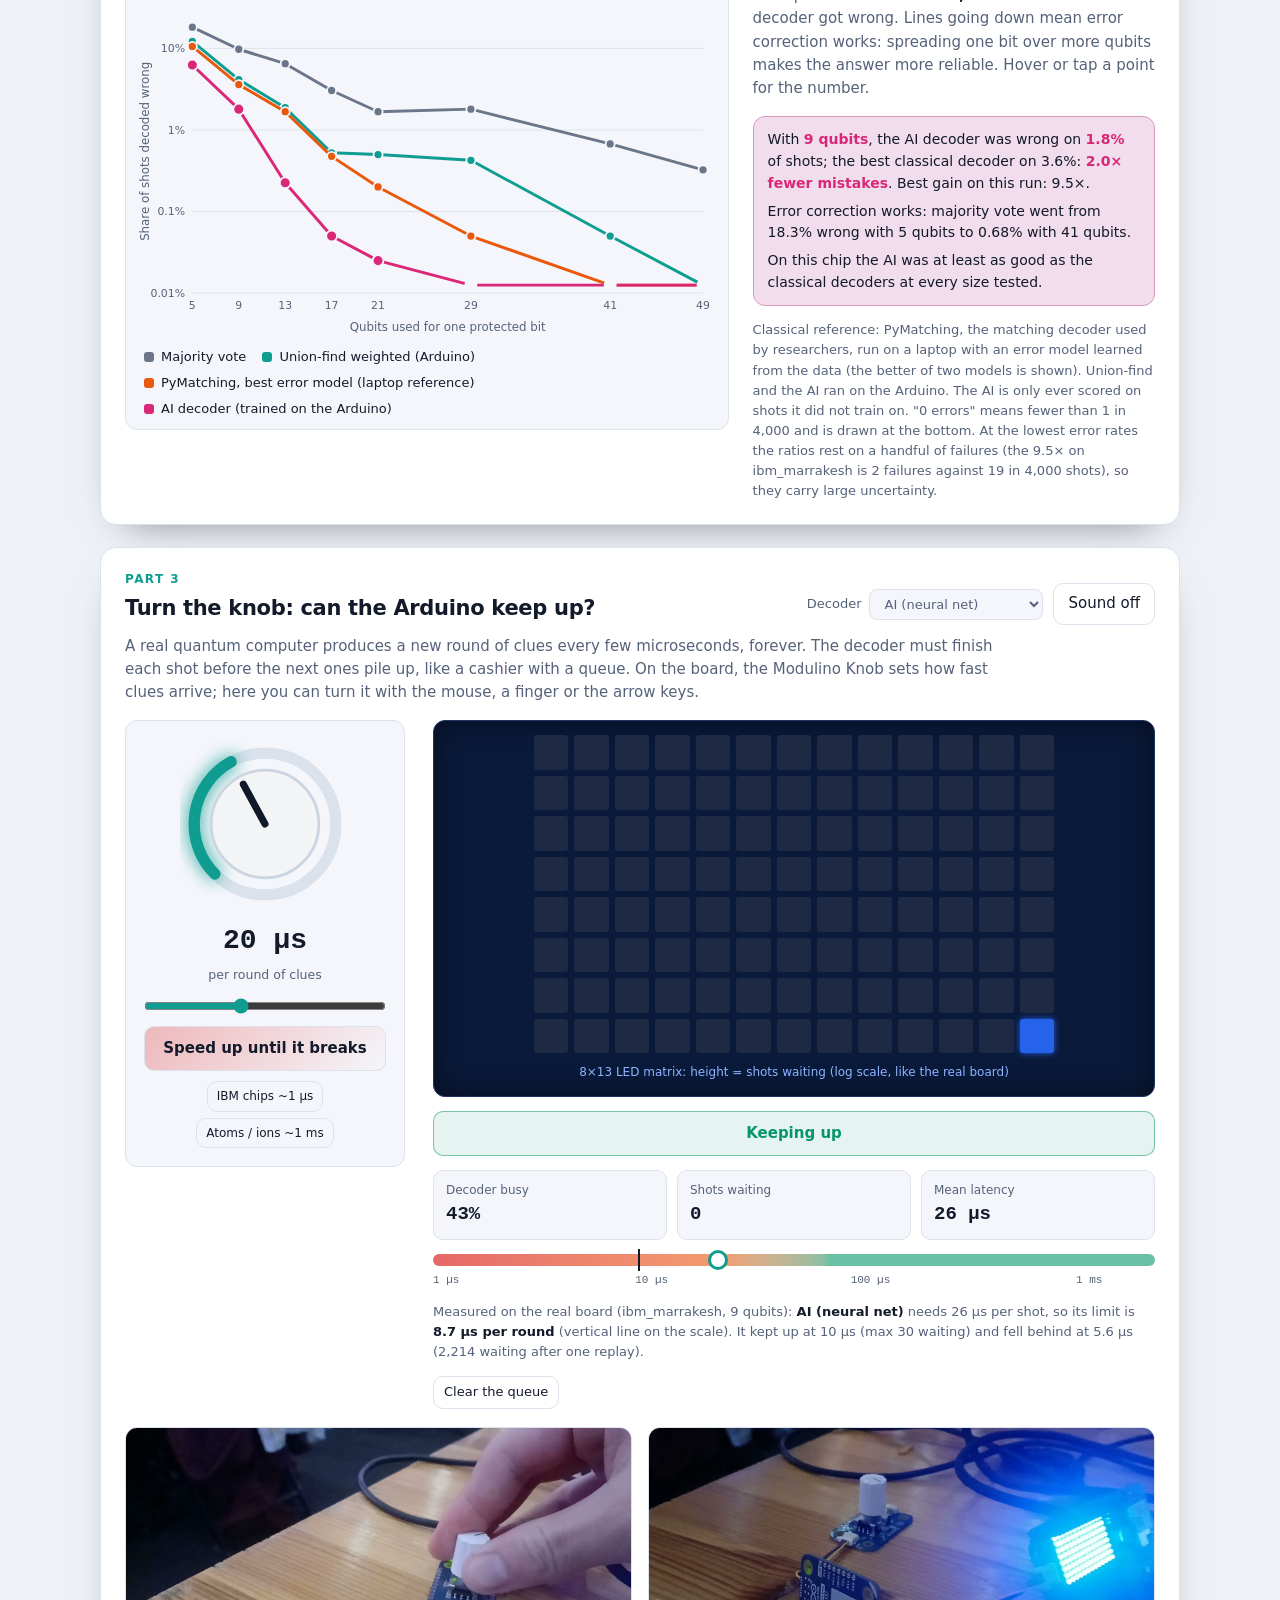
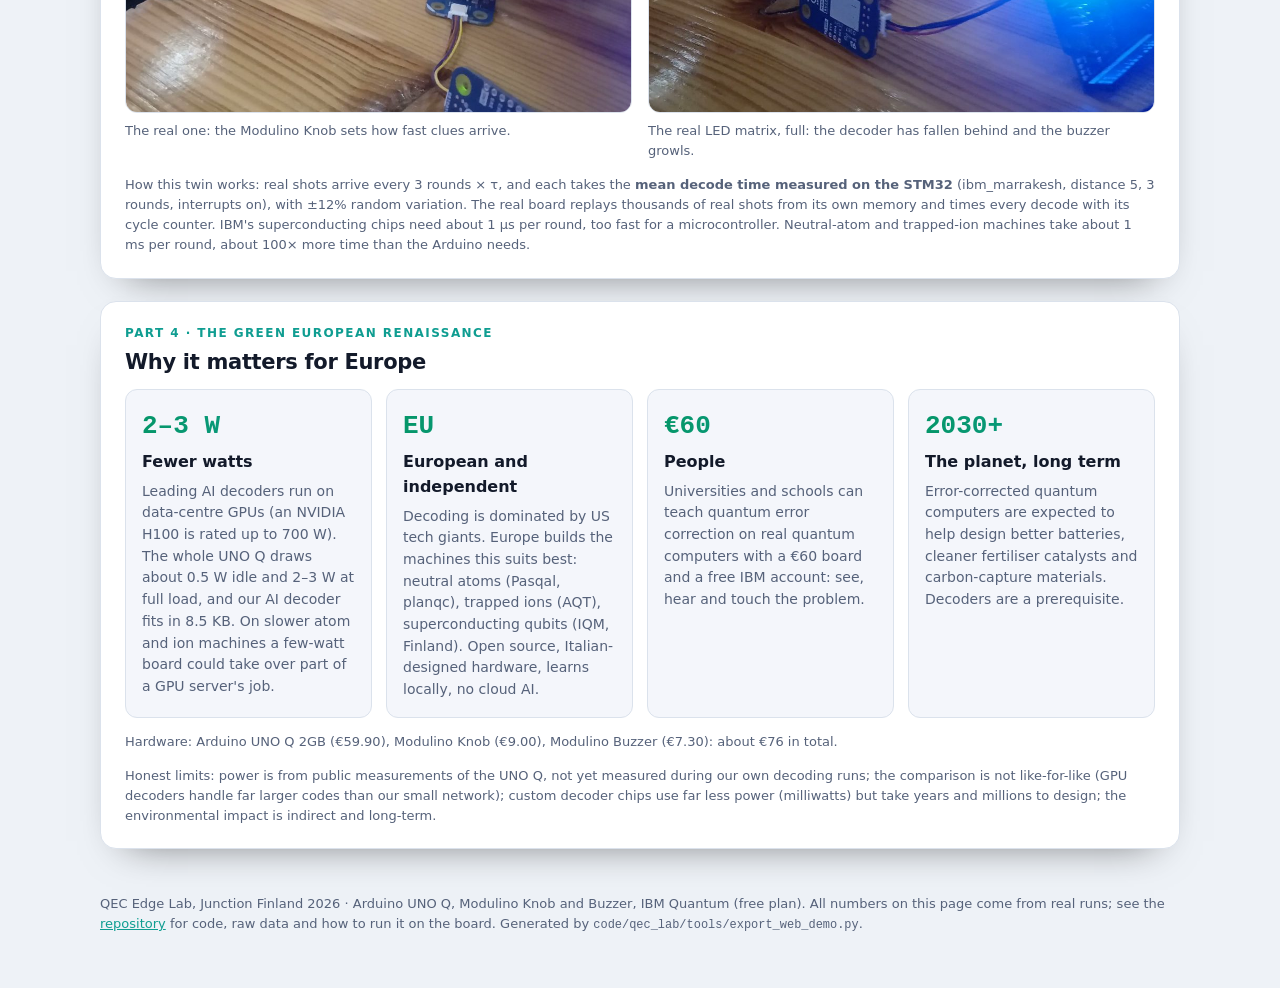
==== commit 18be4fa3: "update demo" ====
--- a/docs/demo/index.html
+++ b/docs/demo/index.html
@@ -5,24 +5,43 @@
 <meta name="viewport" content="width=device-width, initial-scale=1">
 <title>QEC Edge Lab · Interactive demo</title>
 <meta name="description" content="Interactive web twin of QEC Edge Lab: real IBM quantum computer data decoded by an Arduino UNO Q, with an on-device AI decoder.">
+<meta property="og:title" content="QEC Edge Lab: a €60 Arduino that corrects real quantum-computer errors">
+<meta property="og:description" content="Be the decoder on real IBM quantum data, compare decoders, and turn a virtual knob until the Arduino falls behind.">
+<meta property="og:image" content="https://victor-onofre.github.io/QEC_Edge_Lab_submission/demo/img/board.jpg">
+<meta property="og:type" content="website">
+<meta name="twitter:card" content="summary_large_image">
 <link rel="stylesheet" href="style.css">
 </head>
 <body>
 <header class="hero">
   <div class="wrap">
     <div class="brand"><div class="logo" aria-hidden="true">Q</div><span>QEC Edge Lab</span></div>
+    <div class="hero-grid"><div>
     <h1>A €60 Arduino that corrects errors from <span class="grad">real quantum computers</span></h1>
     <p class="lede">Quantum bits flip by accident all the time. A fast classical program, the <b>decoder</b>, reads clues
       and works out what went wrong. We built one on an Arduino UNO Q, with an AI that learns each chip's own
-      mistakes. Try the three parts below; no hardware or physics needed.</p>
+      mistakes. Try it below; no hardware or physics needed.</p>
+    <p class="why-eu"><b>Why it matters:</b> Europe is building quantum computers to design batteries and clean
+      materials. They all need decoders. This one runs on a few-watt, €60 board, open source, with no cloud AI.
+      <a href="#europe">More</a></p>
     <div class="badges">
       <span class="badge"><i class="dot ok"></i>Real shots from IBM ibm_marrakesh and ibm_fez (156 qubits)</span>
       <span class="badge"><i class="dot hw"></i>Decoder outputs and timings measured on the Arduino UNO Q</span>
       <span class="badge"><i class="dot warm"></i>Web twin: replays real data, no board needed</span>
     </div>
+    </div>
+    <figure class="hero-media">
+      <button id="videoBtn" class="video" aria-label="Play the 2-minute demo video (loads YouTube)">
+        <img src="img/board.jpg" alt="The Arduino UNO Q with its LED matrix lit, connected to a Modulino Knob and Buzzer" width="960" height="540">
+        <span class="play" aria-hidden="true"></span>
+      </button>
+      <figcaption>The real prototype: Arduino UNO Q, Modulino Knob and Buzzer. <a href="https://www.youtube.com/watch?v=pFP3tOLFYHk">Watch the 2-minute video</a></figcaption>
+    </figure>
+    </div>
     <nav class="jump">
       <a href="#play">1 · Be the decoder</a><a href="#results">2 · Results on real chips</a><a href="#realtime">3 · Turn the knob</a><a href="#europe">4 · Why it matters for Europe</a>
       <a class="ext" href="https://github.com/victor-onofre/QEC_Edge_Lab_submission">Code and full write-up ↗</a>
+      <a class="ext" href="https://github.com/victor-onofre/QEC_Edge_Lab_submission/blob/main/presentation/qec_edge_lab_pitch.pdf">Slides ↗</a>
     </nav>
   </div>
 </header>
@@ -37,6 +56,11 @@
         <label>Qubits <select id="shotD"></select></label>
       </div>
     </div>
+    <ol class="steps">
+      <li><b>Look</b> at the red clues and the final readout.</li>
+      <li><b>Guess</b> whether IBM stored a 0 or a 1.</li>
+      <li><b>See</b> who was right: you, a simple vote, the classical decoder or the AI.</li>
+    </ol>
     <p class="explain">IBM's chip stored one bit, <b>0 or 1</b>, copied onto a line of data qubits (circles). Helper
       checks (squares) kept asking "are my two neighbours still the same?" three times. A <b class="red">red</b> check
       means its answer <i>changed</i>: a clue that a neighbour flipped around then. At the end all data qubits are read
@@ -92,7 +116,9 @@
         <div class="callout" id="resCallout"></div>
         <p class="note">Classical reference: PyMatching, the matching decoder used by researchers, run on a laptop
           with an error model learned from the data (the better of two models is shown). Union-find and the AI ran on the Arduino. The AI is only ever
-          scored on shots it did not train on. "0 errors" means fewer than 1 in 4,000 and is drawn at the bottom.</p>
+          scored on shots it did not train on. "0 errors" means fewer than 1 in 4,000 and is drawn at the bottom.
+          At the lowest error rates the ratios rest on a handful of failures (the 9.5× on ibm_marrakesh is 2 failures
+          against 19 in 4,000 shots), so they carry large uncertainty.</p>
       </div>
     </div>
   </section>
@@ -121,6 +147,7 @@
         </div>
         <div class="tau"><span id="tauVal">20 µs</span><small>per round of clues</small></div>
         <input id="tauRange" type="range" min="0" max="1000" value="500" aria-label="Round time slider">
+        <button id="sweepBtn" class="big sweep">Speed up until it breaks</button>
         <div class="presets">
           <button data-tau="1">IBM chips ~1 µs</button>
           <button data-tau="1000">Atoms / ions ~1 ms</button>
@@ -144,6 +171,12 @@
         <p class="measured" id="measured"></p>
         <button id="clearBtn" class="ghost small">Clear the queue</button>
       </div>
+    </div>
+    <div class="real-row">
+      <figure><img src="img/knob.jpg" alt="A hand turning the Modulino Knob next to the Arduino" loading="lazy" width="960" height="540">
+        <figcaption>The real one: the Modulino Knob sets how fast clues arrive.</figcaption></figure>
+      <figure><img src="img/led_matrix.jpg" alt="The Arduino UNO Q LED matrix fully lit in blue" loading="lazy" width="960" height="540">
+        <figcaption>The real LED matrix, full: the decoder has fallen behind and the buzzer growls.</figcaption></figure>
     </div>
     <p class="note">How this twin works: real shots arrive every 3 rounds × τ, and each takes the <b>mean decode time
       measured on the STM32</b> (ibm_marrakesh, distance 5, 3 rounds, interrupts on), with ±12% random variation.
@@ -172,8 +205,9 @@
         <p>Error-corrected quantum computers are expected to help design better batteries, cleaner fertiliser catalysts
           and carbon-capture materials. Decoders are a prerequisite.</p></div>
     </div>
+    <p class="note">Hardware: Arduino UNO Q 2GB (€59.90), Modulino Knob (€9.00), Modulino Buzzer (€7.30): about €76 in total.</p>
     <p class="note">Honest limits: power is from public measurements of the UNO Q, not yet measured during our own decoding
-      runs; custom decoder chips use far less power (milliwatts) but take years and millions to design; the
+      runs; the comparison is not like-for-like (GPU decoders handle far larger codes than our small network); custom decoder chips use far less power (milliwatts) but take years and millions to design; the
       environmental impact is indirect and long-term.</p>
   </section>
 
--- a/docs/demo/style.css
+++ b/docs/demo/style.css
@@ -174,6 +174,33 @@
 @media (max-width: 960px) { .eu-grid { grid-template-columns: repeat(2, minmax(0, 1fr)); } }
 @media (max-width: 520px) { .eu-grid { grid-template-columns: minmax(0, 1fr); } }
 
+.hero-grid { margin-bottom: 18px; display: grid; grid-template-columns: minmax(0, 1.25fr) minmax(0, 1fr); gap: 32px; align-items: center; }
+.hero-media { margin: 0; }
+.hero-media figcaption, .real-row figcaption { color: var(--muted); font-size: 13px; margin-top: 8px; }
+.video { position: relative; display: block; width: 100%; padding: 0; border-radius: 14px; overflow: hidden; border: 1px solid var(--border);
+  background: #000; aspect-ratio: 16 / 9; box-shadow: 0 20px 44px -24px rgba(0,0,0,.7); }
+.video img, .video iframe { width: 100%; height: 100%; display: block; object-fit: cover; border: 0; }
+.video .play { position: absolute; left: 50%; top: 50%; width: 74px; height: 74px; margin: -37px 0 0 -37px; border-radius: 50%;
+  background: rgba(10, 14, 22, .72); border: 2px solid #fff; }
+.video .play::after { content: ""; position: absolute; left: 29px; top: 21px; border-style: solid; border-width: 15px 0 15px 24px;
+  border-color: transparent transparent transparent #fff; }
+.video:hover .play { background: var(--accent); }
+.why-eu { margin: 0 0 18px; max-width: 780px; padding: 12px 14px; border-radius: 12px; font-size: 15px;
+  background: color-mix(in srgb, var(--ok) 10%, var(--surface)); border: 1px solid color-mix(in srgb, var(--ok) 40%, var(--border)); }
+.steps { list-style: none; counter-reset: st; display: grid; grid-template-columns: repeat(3, minmax(0, 1fr)); gap: 10px; margin: 0 0 14px; padding: 0; }
+.steps li { counter-increment: st; background: var(--surface-2); border: 1px solid var(--border); border-radius: 10px; padding: 10px 12px 10px 44px;
+  position: relative; font-size: 14px; color: var(--muted); }
+.steps li b { color: var(--text); }
+.steps li::before { content: counter(st); position: absolute; left: 12px; top: 10px; width: 22px; height: 22px; border-radius: 50%;
+  background: var(--accent); color: #06121a; font-weight: 800; font-size: 13px; display: grid; place-items: center; }
+button.sweep { flex: none; width: 100%; padding: 10px; font-size: 15px;
+  background: linear-gradient(135deg, color-mix(in srgb, var(--bad) 30%, var(--surface-2)), var(--surface-2)); }
+.real-row { display: grid; grid-template-columns: repeat(2, minmax(0, 1fr)); gap: 16px; margin-top: 18px; }
+.real-row figure { margin: 0; }
+.real-row img { width: 100%; height: auto; display: block; border-radius: 12px; border: 1px solid var(--border); }
+@media (max-width: 860px) { .hero-grid { grid-template-columns: minmax(0, 1fr); gap: 18px; } .steps { grid-template-columns: minmax(0, 1fr); } }
+@media (max-width: 520px) { .real-row { grid-template-columns: minmax(0, 1fr); } }
+
 footer { color: var(--muted); font-size: 13px; padding: 10px 0 40px; }
 code { font-family: var(--mono); font-size: .92em; }
 
